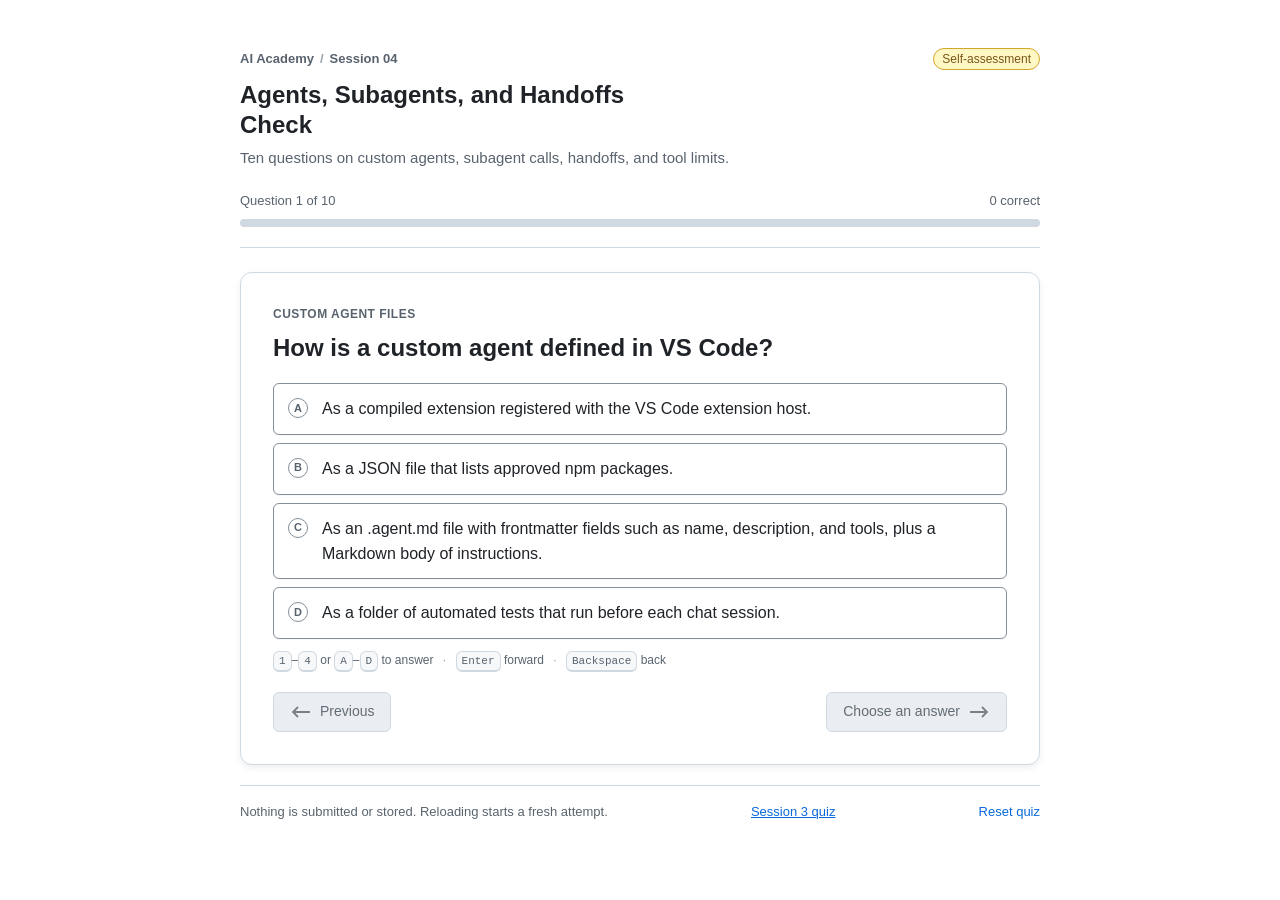
==== docs/session-04.html @ 5f2670f7 "v1" ====
<!doctype html>
<html lang="en">
<head>
    <meta charset="utf-8">
    <meta name="viewport" content="width=device-width, initial-scale=1">
    <meta name="color-scheme" content="light dark">
    <meta name="description" content="A self-assessment quiz about custom agents, subagent calls, handoffs, and tool limits in VS Code.">
    <title>Agents, Subagents, and Handoffs Check</title>

    <link rel="icon" href="data:image/svg+xml,%3Csvg xmlns='http://www.w3.org/2000/svg' viewBox='0 0 32 32'%3E%3Crect width='32' height='32' rx='6' fill='%231f883d'/%3E%3Cpath d='M8 16.5l5.5 5.5L24 11' fill='none' stroke='%23fff' stroke-width='3.5' stroke-linecap='round' stroke-linejoin='round'/%3E%3C/svg%3E">

    <link rel="stylesheet" href="quiz.css">
</head>
<body>
    <a class="skip-link" href="#question-text">Skip to the question</a>

    <main class="quiz-shell">
        <header class="quiz-header">
            <div class="header-top">
                <p class="eyebrow">AI Academy <span aria-hidden="true">/</span> Session 04</p>
                <span class="self-check-badge">Self-assessment</span>
            </div>
            <h1 id="quiz-title">Agents, Subagents, and Handoffs Check</h1>
            <p class="intro">Ten questions on custom agents, subagent calls, handoffs, and tool limits.</p>
            <div class="progress-meta">
                <span id="question-count">Question 1 of 10</span>
                <span id="score-summary">0 correct</span>
            </div>
            <div class="progress-track" aria-hidden="true">
                <div class="progress-bar" id="progress-bar"></div>
            </div>
        </header>

        <section class="panel" id="question-panel" aria-labelledby="question-text">
            <p class="question-kicker" id="question-topic"></p>
            <h2 id="question-text" tabindex="-1"></h2>

            <div class="options" id="options" role="group" aria-labelledby="question-text"></div>

            <p class="kbd-hint">
                <kbd>1</kbd>&ndash;<kbd>4</kbd> or <kbd>A</kbd>&ndash;<kbd>D</kbd> to answer
                <span class="kbd-sep" aria-hidden="true">&middot;</span>
                <kbd>Enter</kbd> forward
                <span class="kbd-sep" aria-hidden="true">&middot;</span>
                <kbd>Backspace</kbd> back
            </p>

            <div class="feedback" id="feedback" hidden>
                <p class="feedback-result" id="feedback-result"></p>
                <p class="feedback-copy" id="feedback-copy"></p>
                <p class="correct-answer" id="correct-answer"></p>
            </div>

            <div class="actions">
                <button class="button button-secondary" id="prev-button" type="button" disabled>
                    <svg class="button-arrow button-arrow-left" viewBox="0 0 20 12" width="20" height="12" aria-hidden="true" focusable="false">
                        <path d="M0 6h17M12 1l5 5-5 5" fill="none" stroke="currentColor" stroke-width="1.8"/>
                    </svg>
                    <span>Previous</span>
                </button>
                <button class="button" id="next-button" type="button" disabled>
                    <span id="next-label">Choose an answer</span>
                    <svg class="button-arrow" viewBox="0 0 20 12" width="20" height="12" aria-hidden="true" focusable="false">
                        <path d="M0 6h17M12 1l5 5-5 5" fill="none" stroke="currentColor" stroke-width="1.8"/>
                    </svg>
                </button>
            </div>
        </section>

        <section class="panel completion-panel" id="completion-panel" aria-labelledby="completion-title" hidden>
            <p class="question-kicker">Session complete</p>
            <p class="completion-mark" id="completion-mark"></p>
            <p class="final-score" id="final-score"></p>
            <h2 id="completion-title" tabindex="-1"></h2>
            <p class="completion-message" id="completion-message"></p>
            <div class="actions actions-start">
                <button class="button" id="reset-button" type="button">Try again</button>
                <button class="button button-secondary" id="review-button" type="button">
                    <svg class="button-arrow button-arrow-left" viewBox="0 0 20 12" width="20" height="12" aria-hidden="true" focusable="false">
                        <path d="M0 6h17M12 1l5 5-5 5" fill="none" stroke="currentColor" stroke-width="1.8"/>
                    </svg>
                    <span id="review-label">Review answers</span>
                </button>
            </div>
        </section>

        <footer class="quiz-footer">
            <p class="footer-note">Nothing is submitted or stored. Reloading starts a fresh attempt.</p>
            <a class="text-button" href="session-03.html">Session 3 quiz</a>
            <button class="text-button" id="footer-reset-button" type="button">Reset quiz</button>
        </footer>
    </main>

    <p class="sr-only" id="live-region" role="status" aria-live="polite"></p>

    <script src="data/session-04.js"></script>
    <script src="quiz.js"></script>
</body>
</html>
---- docs/quiz.css ----
/* ============================================================================
   AI Academy quiz — Primer-derived palette on the native system font stack, so
   the quiz reads as part of the same world as github.com and VS Code.

   Conventions and the reasoning behind them are documented in STYLE.md.
   Two deliberate departures from stock Primer:
     - interactive borders use --border-control, darker than Primer's #d1d9e0
       (1.43:1), which would fail WCAG 1.4.11 for control boundaries;
     - no webfont, no CDN, no external request of any kind.
   ========================================================================== */

:root {
    color-scheme: light dark;

    --canvas: #ffffff;
    --canvas-subtle: #f6f8fa;

    --fg: #1f2328;              /* 15.80:1 on canvas */
    --fg-muted: #59636e;        /* 6.11:1 on canvas */

    --border: #d1d9e0;          /* decorative dividers only */
    --border-control: #868f99;  /* interactive boundaries, 3.28:1 */

    --accent: #0969da;          /* 5.19:1 */
    --accent-emphasis: #0969da;

    --success: #1a7f37;         /* 5.08:1 */
    --success-fg: #116329;      /* 6.64:1 on success-subtle */
    --success-subtle: #dafbe1;
    --success-emphasis: #1f883d;

    --danger-fg: #a40e26;       /* 6.86:1 on danger-subtle */
    --danger-subtle: #ffebe9;
    --danger-emphasis: #cf222e;

    --attention-fg: #7a5616;
    --attention-subtle: #fff8c5;
    --attention-border: #d4a72c;

    --disabled-bg: #eaeef2;
    --disabled-fg: #636c76;     /* 4.57:1 */

    --on-emphasis: #ffffff;
    --shadow-sm: 0 1px 0 rgba(31, 35, 40, 0.04);
    --shadow-md: 0 3px 6px rgba(140, 149, 159, 0.15);

    --radius: 6px;
    --radius-lg: 12px;

    --sans: -apple-system, BlinkMacSystemFont, "Segoe UI", "Noto Sans", Helvetica, Arial, sans-serif;
    --mono: ui-monospace, SFMono-Regular, "SF Mono", Menlo, Consolas, "Liberation Mono", monospace;
}

@media (prefers-color-scheme: dark) {
    :root {
        --canvas: #0d1117;
        --canvas-subtle: #151b23;

        --fg: #f0f6fc;          /* 17.39:1 */
        --fg-muted: #9198a1;    /* 6.50:1 */

        --border: #3d444d;
        --border-control: #6e7681;  /* 4.12:1 */

        --accent: #4493f8;      /* 6.11:1 */
        --accent-emphasis: #1f6feb;

        --success: #3fb950;     /* 7.45:1 */
        --success-fg: #3fb950;
        --success-subtle: #0f2417;
        --success-emphasis: #238636;

        --danger-fg: #f85149;
        --danger-subtle: #2a1416;
        --danger-emphasis: #da3633;

        --attention-fg: #d29922;
        --attention-subtle: #272115;
        --attention-border: #9e6a03;

        --disabled-bg: #21262d;
        --disabled-fg: #8b949e;  /* 4.95:1 */

        --on-emphasis: #ffffff;
        --shadow-sm: 0 0 transparent;
        --shadow-md: 0 3px 6px rgba(1, 4, 9, 0.6);
    }
}

*,
*::before,
*::after {
    box-sizing: border-box;
}

body {
    /* No min-width: the layout is fluid and min() handles the narrow end.
       A fixed floor forced horizontal scroll below ~320px. */
    min-height: 100vh;
    margin: 0;
    color: var(--fg);
    background: var(--canvas);
    font-family: var(--sans);
    font-size: 1rem;
    line-height: 1.55;
    -webkit-font-smoothing: antialiased;
}

button {
    font: inherit;
    color: inherit;
}

/* ── Focus & skip link ─────────────────────────────────────────────────── */

:focus-visible {
    outline: 2px solid var(--accent);
    outline-offset: 2px;
}

.skip-link {
    position: absolute;
    top: 8px;
    left: 8px;
    z-index: 10;
    padding: 10px 14px;
    border-radius: var(--radius);
    color: var(--on-emphasis);
    background: var(--accent-emphasis);
    font-weight: 600;
    text-decoration: none;
    transform: translateY(-160%);
    transition: transform 120ms ease;
}

.skip-link:focus-visible {
    transform: translateY(0);
}

/* ── Shell & header ────────────────────────────────────────────────────── */

.quiz-shell {
    width: min(100% - 32px, 800px);
    margin: 0 auto;
    padding: 48px 0 32px;
}

.quiz-header {
    margin-bottom: 24px;
    padding-bottom: 20px;
    border-bottom: 1px solid var(--border);
}

.header-top {
    display: flex;
    align-items: center;
    justify-content: space-between;
    gap: 16px;
}

.eyebrow {
    display: inline-flex;
    align-items: center;
    margin: 0;
    color: var(--fg-muted);
    font-size: 0.8125rem;
    font-weight: 600;
}

.eyebrow span {
    margin: 0 6px;
    opacity: 0.6;
}

/* Primer "Label" component. */
.self-check-badge {
    flex: 0 0 auto;
    padding: 0 8px;
    border: 1px solid var(--attention-border);
    border-radius: 2em;
    color: var(--attention-fg);
    background: var(--attention-subtle);
    font-size: 0.75rem;
    font-weight: 500;
    line-height: 20px;
}

h1,
h2 {
    margin: 0;
    font-family: inherit;
}

h1 {
    max-width: 30ch;
    overflow-wrap: break-word;
    margin-top: 10px;
    font-size: 1.5rem;
    font-weight: 600;
    line-height: 1.25;
}

.intro {
    max-width: 62ch;
    margin: 6px 0 0;
    color: var(--fg-muted);
    font-size: 0.9375rem;
}

.progress-meta {
    display: flex;
    justify-content: space-between;
    gap: 16px;
    margin-top: 22px;
    color: var(--fg-muted);
    font-size: 0.8125rem;
    font-weight: 500;
}

.progress-track {
    height: 8px;
    margin-top: 8px;
    overflow: hidden;
    border-radius: 2em;
    background: var(--border);
}

.progress-bar {
    width: 0;
    height: 100%;
    border-radius: 2em;
    background: var(--success-emphasis);
    transition: width 260ms cubic-bezier(0.22, 1, 0.36, 1);
}

/* ── Panels ────────────────────────────────────────────────────────────── */

.panel {
    padding: clamp(20px, 4vw, 32px);
    border: 1px solid var(--border);
    border-radius: var(--radius-lg);
    background: var(--canvas);
    box-shadow: var(--shadow-md);
}

.question-kicker {
    margin: 0;
    color: var(--fg-muted);
    font-size: 0.75rem;
    font-weight: 600;
    letter-spacing: 0.04em;
    text-transform: uppercase;
}

h2 {
    max-width: 46ch;
    margin-top: 8px;
    font-size: clamp(1.1875rem, 2.2vw, 1.5rem);
    font-weight: 600;
    line-height: 1.3;
}

/* #question-text and #completion-title receive focus programmatically so the
   new content is announced. They are not in the tab order and are not
   interactive, so a focus ring here would read as a rendering artefact rather
   than a focus cue — the changed content is the cue. */
h2:focus,
h2:focus-visible {
    outline: none;
}

/* ── Options ───────────────────────────────────────────────────────────── */

.options {
    display: grid;
    gap: 8px;
    margin-top: 20px;
}

.option {
    display: grid;
    grid-template-columns: 22px 1fr;
    align-items: start;
    gap: 12px;
    width: 100%;
    padding: 12px 14px;
    border: 1px solid var(--border-control);
    border-radius: var(--radius);
    background: var(--canvas);
    box-shadow: var(--shadow-sm);
    cursor: pointer;
    text-align: left;
    transition: background-color 120ms ease, border-color 120ms ease;
}

.option:hover:not(:disabled),
.option:focus-visible:not(:disabled) {
    border-color: var(--accent);
    background: var(--canvas-subtle);
}

.option:disabled {
    box-shadow: none;
    cursor: default;
}

.option-label {
    padding-top: 1px;
}

/* Radio-looking circle, drawn rather than imported. */
.option-marker {
    display: grid;
    place-items: center;
    width: 20px;
    height: 20px;
    margin-top: 2px;
    border: 1px solid var(--border-control);
    border-radius: 50%;
    color: var(--fg-muted);
    background: var(--canvas);
    font-size: 0.6875rem;
    font-weight: 600;
}

.option:hover:not(:disabled) .option-marker {
    border-color: var(--accent);
    color: var(--accent);
}

.option.is-correct {
    border-color: var(--success-emphasis);
    background: var(--success-subtle);
}

.option.is-correct .option-marker {
    border-color: var(--success-emphasis);
    color: var(--on-emphasis);
    background: var(--success-emphasis);
}

.option.is-wrong {
    border-color: var(--danger-emphasis);
    background: var(--danger-subtle);
}

.option.is-wrong .option-marker {
    border-color: var(--danger-emphasis);
    color: var(--on-emphasis);
    background: var(--danger-emphasis);
}

/* ── Keyboard hint ─────────────────────────────────────────────────────── */

.kbd-hint {
    margin: 12px 0 0;
    color: var(--fg-muted);
    font-size: 0.75rem;
}

kbd {
    display: inline-block;
    min-width: 1.6em;
    padding: 1px 5px;
    border: 1px solid var(--border);
    border-bottom-width: 2px;
    border-radius: var(--radius);
    background: var(--canvas-subtle);
    font-family: var(--mono);
    font-size: 0.6875rem;
    line-height: 16px;
    text-align: center;
}

.kbd-sep {
    margin: 0 6px;
    opacity: 0.6;
}

/* ── Feedback (Primer "flash" callout) ─────────────────────────────────── */

.feedback {
    margin-top: 18px;
    padding: 14px 16px;
    border: 1px solid var(--success-emphasis);
    border-radius: var(--radius);
    background: var(--success-subtle);
}

.feedback.is-wrong {
    border-color: var(--danger-emphasis);
    background: var(--danger-subtle);
}

.feedback-result {
    margin: 0;
    color: var(--success-fg);
    font-size: 0.9375rem;
    font-weight: 600;
}

.feedback.is-wrong .feedback-result {
    color: var(--danger-fg);
}

.feedback-copy {
    margin: 6px 0 0;
    font-size: 0.9375rem;
}

.correct-answer {
    margin: 8px 0 0;
    font-size: 0.9375rem;
    font-weight: 600;
}

/* ── Buttons ───────────────────────────────────────────────────────────── */

.actions {
    display: flex;
    align-items: center;
    justify-content: space-between;
    gap: 10px;
    margin-top: 20px;
}

.actions-start {
    justify-content: flex-start;
}

.button {
    display: inline-flex;
    align-items: center;
    justify-content: center;
    gap: 10px;
    padding: 8px 16px;
    border: 1px solid var(--success-emphasis);
    border-radius: var(--radius);
    color: var(--on-emphasis);
    background: var(--success-emphasis);
    cursor: pointer;
    font-size: 0.875rem;
    font-weight: 500;
    transition: background-color 120ms ease, border-color 120ms ease;
}

.button:hover:not(:disabled) {
    border-color: var(--success);
    background: var(--success);
}

.button:disabled {
    border-color: var(--border);
    color: var(--disabled-fg);
    background: var(--disabled-bg);
    cursor: default;
}

/* Primer's default (non-primary) button: used for backwards navigation, which
   should read as available but never as the expected next step. */
.button-secondary {
    border-color: var(--border-control);
    color: var(--fg);
    background: var(--canvas-subtle);
}

.button-secondary:hover:not(:disabled) {
    border-color: var(--border-control);
    background: var(--disabled-bg);
}

.button-secondary:disabled {
    border-color: var(--border);
    color: var(--disabled-fg);
    background: var(--disabled-bg);
}

.button-arrow {
    flex: 0 0 auto;
    color: currentColor;
    opacity: 0.85;
}

.button-arrow-left {
    transform: scaleX(-1);
}

/* ── Completion ────────────────────────────────────────────────────────── */

.completion-mark {
    margin: 14px 0 0;
    font-size: clamp(2.25rem, 7vw, 3.5rem);
    font-weight: 600;
    line-height: 1;
    letter-spacing: -0.02em;
    font-variant-numeric: tabular-nums;
}

.final-score {
    margin: 6px 0 0;
    color: var(--success-fg);
    font-size: 0.9375rem;
    font-weight: 600;
}

.completion-panel h2 {
    margin-top: 22px;
}

.completion-message {
    max-width: 62ch;
    margin: 8px 0 0;
    color: var(--fg-muted);
}

/* ── Footer ────────────────────────────────────────────────────────────── */

.quiz-footer {
    display: flex;
    align-items: baseline;
    justify-content: space-between;
    gap: 18px;
    margin-top: 20px;
    padding-top: 16px;
    border-top: 1px solid var(--border);
    color: var(--fg-muted);
    font-size: 0.8125rem;
}

.footer-note {
    margin: 0;
}

.text-button {
    padding: 0;
    border: 0;
    color: var(--accent);
    background: transparent;
    cursor: pointer;
    font-size: inherit;
    font-weight: 500;
}

.text-button:hover {
    text-decoration: underline;
}

/* ── Utilities ─────────────────────────────────────────────────────────── */

.sr-only {
    position: absolute;
    width: 1px;
    height: 1px;
    padding: 0;
    margin: -1px;
    overflow: hidden;
    clip: rect(0, 0, 0, 0);
    white-space: nowrap;
    border: 0;
}

[hidden] {
    display: none !important;
}

/* ── Responsive ────────────────────────────────────────────────────────── */

@media (max-width: 640px) {
    .quiz-shell {
        width: min(100% - 20px, 800px);
        padding-top: 26px;
    }

    .header-top {
        align-items: flex-start;
        flex-direction: column;
        gap: 10px;
    }

    .panel {
        padding: 18px 14px;
    }

    .option {
        gap: 10px;
        padding: 11px 12px;
    }

    .option-label,
    .feedback-copy,
    .correct-answer {
        overflow-wrap: break-word;
    }

    /* Below ~300px the two buttons cannot share a row. Wrapping is better than
       a 7px horizontal scroll, and letting them flex keeps the fit from being
       decided by a single pixel of slack at 320px. */
    .actions {
        flex-wrap: wrap;
        gap: 8px;
    }

    .actions .button {
        flex: 1 1 auto;
    }

    .quiz-footer {
        align-items: flex-start;
        flex-direction: column;
        gap: 10px;
    }
}

/* Very narrow: stack the action row deliberately with column-reverse, so the
   primary action sits on top. Relying on flex-wrap alone would stack them in
   DOM order and put Previous above Next. */
@media (max-width: 359px) {
    .actions {
        align-items: stretch;
        flex-direction: column-reverse;
    }

    .actions-start {
        flex-direction: column;
    }
}

@media (prefers-reduced-motion: reduce) {
    *,
    *::before,
    *::after {
        scroll-behavior: auto !important;
        transition-duration: 0.01ms !important;
        animation-duration: 0.01ms !important;
    }
}

@media print {
    body {
        background: #fff;
    }

    .panel {
        border-color: #999;
        box-shadow: none;
    }

    .actions,
    .kbd-hint,
    .text-button,
    .progress-track,
    .skip-link {
        display: none !important;
    }
}
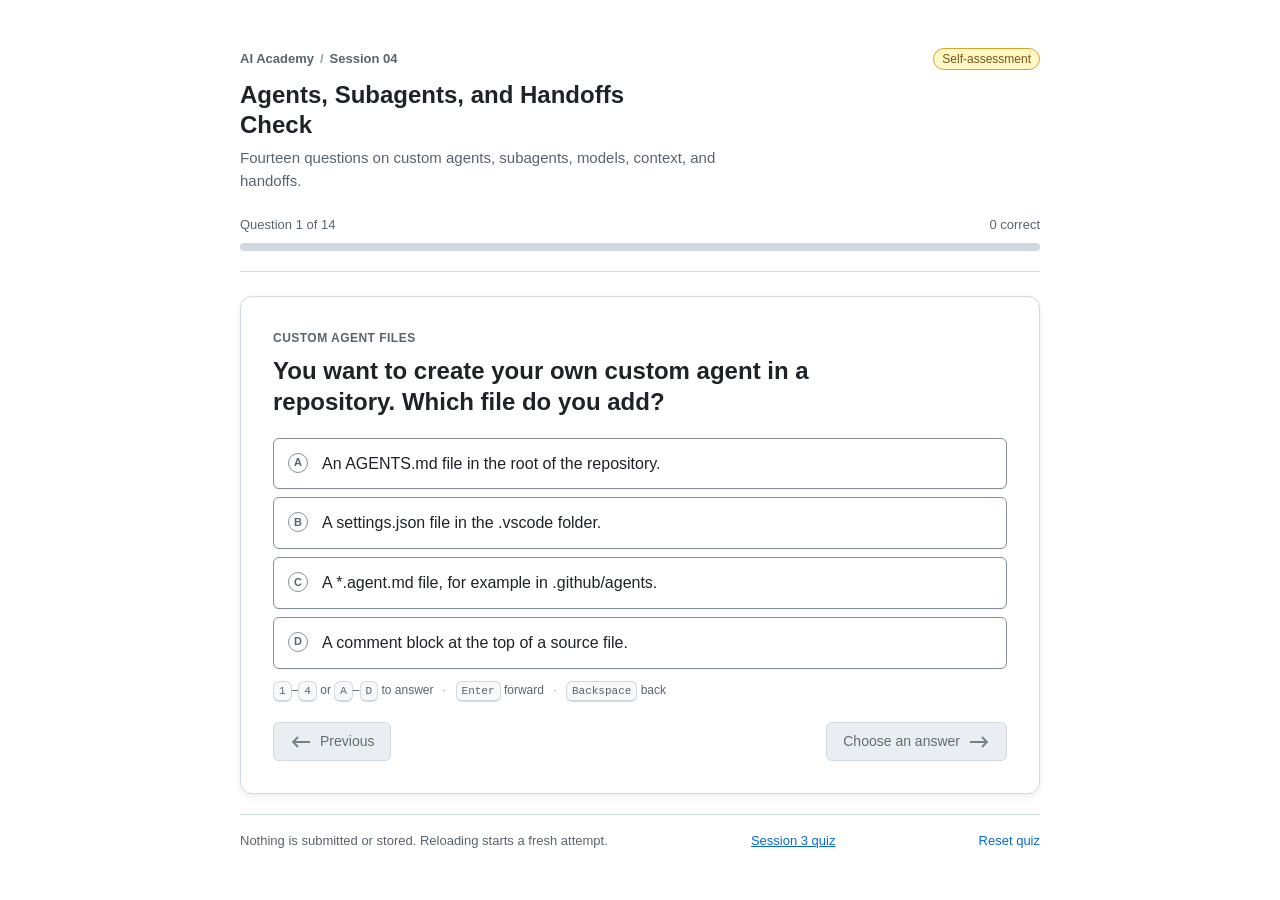
==== commit 0777e915: "Rework Session 4 quiz and homework Make the quiz questions generic and simple, and add questions on " ====
--- a/docs/session-04.html
+++ b/docs/session-04.html
@@ -21,7 +21,7 @@
                 <span class="self-check-badge">Self-assessment</span>
             </div>
             <h1 id="quiz-title">Agents, Subagents, and Handoffs Check</h1>
-            <p class="intro">Ten questions on custom agents, subagent calls, handoffs, and tool limits.</p>
+            <p class="intro">Fourteen questions on custom agents, subagents, models, context, and handoffs.</p>
             <div class="progress-meta">
                 <span id="question-count">Question 1 of 10</span>
                 <span id="score-summary">0 correct</span>
